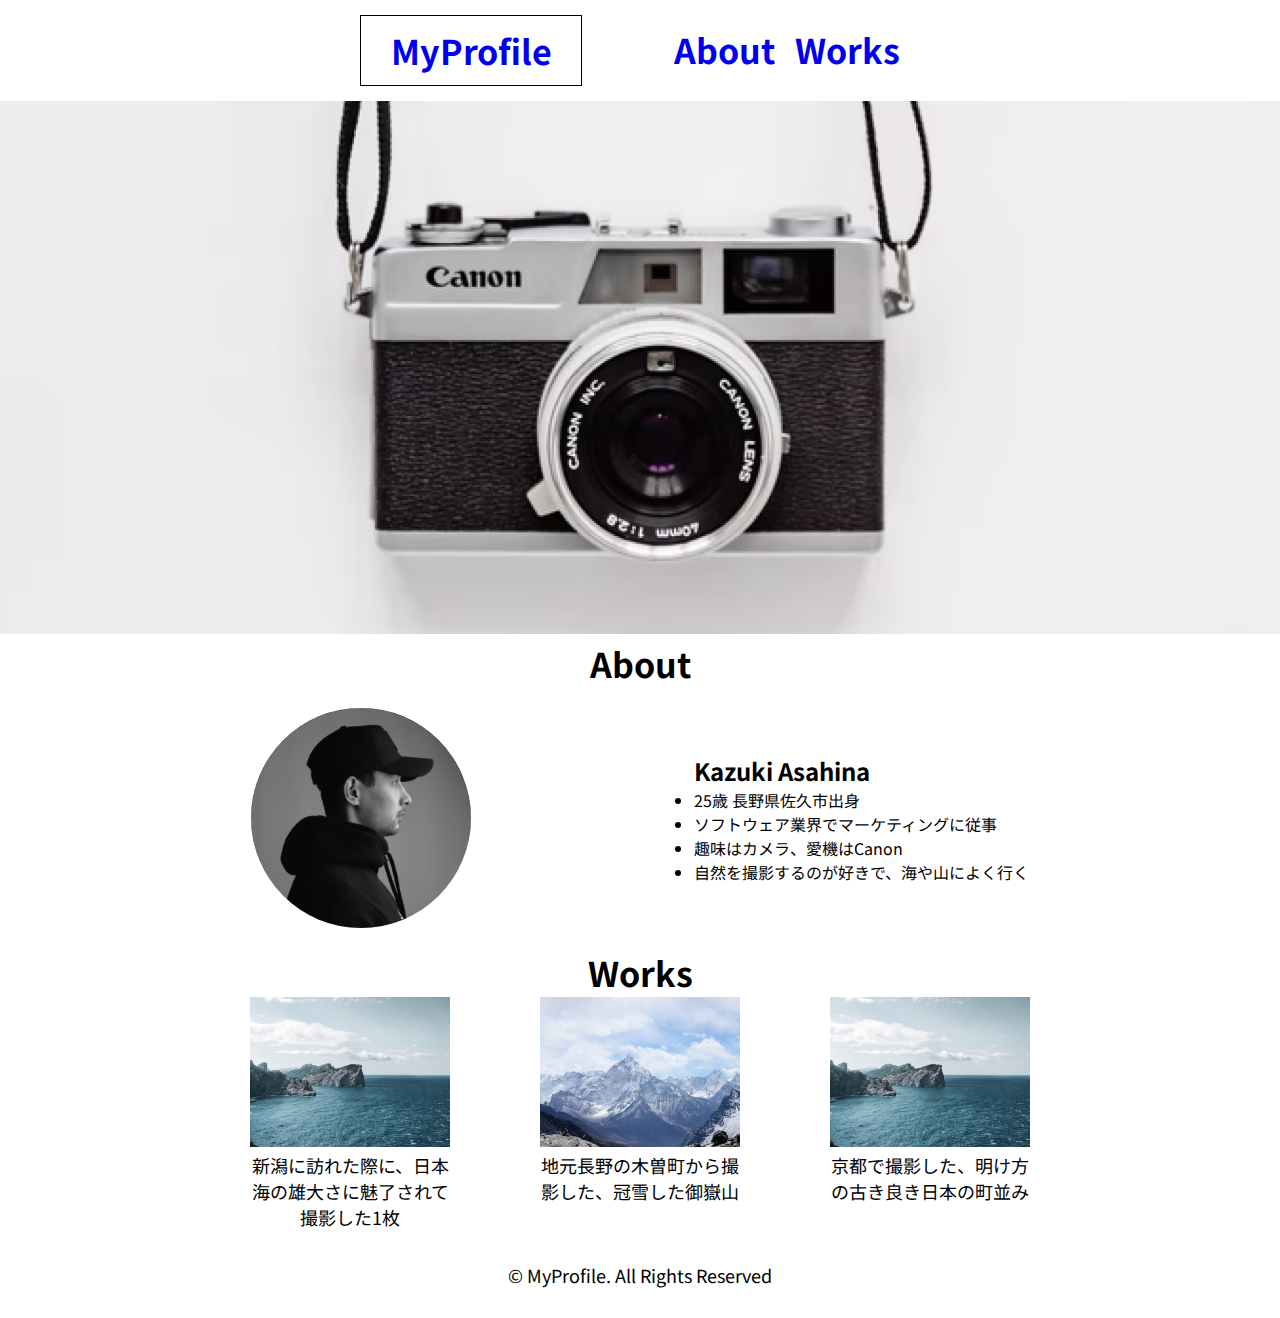
==== My_profile_try2/index.html @ a8b77452 "デザインカンプコミット" ====
<!DOCTYPE html>
<html lang="ja">
  <head>
    <title>Kazuki Asahina</title>
    <meta charset="utf-8">
    <meta name="description" content="Kazuki Asahina自己紹介">
    <meta name="viewport" content="width=device-width, initial-scale=1.0">
    <link rel="stylesheet" href="style.css">
  
    <!-- googleのフォント指定 -->
    <link rel="preconnect" href="https://fonts.googleapis.com">
    <link rel="preconnect" href="https://fonts.gstatic.com" crossorigin>
    <link href="https://fonts.googleapis.com/css2?family=Noto+Sans+JP:wght@400;700&display=swap" rel="stylesheet">

  </head>
  <body>
    <article>
    <!-- ヘッダー部 -->
    <header>
        <nav>
          <a id="hd-mp" href="index.html"><h1>MyProfile</h1></a>
          <div>
            <a href="#about"><h1>About</h1></a>
            <a href="#works"><h1>Works</h1></a>
          </div>
      </nav>
    </header>
    <!-- メインビジュアル -->
      <!-- メイン写真 -->
      <div>
        <img class="main-img" src="images/main.png" alt="メインのカメラの写真">
      </div>
      <!-- 自己紹介 -->
      <h1>About</h1>
      <section id="about">
          <img id="main-person" src="images/about.png" alt="自己紹介本人の写真">
          <div id="describe">
            <h2 id="h2-name">Kazuki Asahina</h2>
            <ul>
               <li>25歳 長野県佐久市出身</li>
               <li>ソフトウェア業界でマーケティングに従事</li>
               <li>趣味はカメラ、愛機はCanon</li>
               <li>自然を撮影するのが好きで、海や山によく行く</li>
            </ul>
          </div>
      </section>
      <!-- Works -->
      <h1>Works</h1>
      <section id="works">
        <div class="works-photo">
          <img src="images/works1.png" alt="新潟の日本海の写真">
          <p>新潟に訪れた際に、日本海の雄大さに魅了されて撮影した1枚</p>
        </div>
        <div class="works-photo">
          <img src="images/works2.png" alt="長野の冠雪した御嶽山の写真">
          <p>地元長野の木曽町から撮影した、冠雪した御嶽山</p>
        </div>
        <div class="works-photo">
          <img src="images/works1.png" alt="京都の町並みの写真">
          <p>京都で撮影した、明け方の古き良き日本の町並み</p>
        </div>
      </section>
    </article>
    <footer id="footer">
      <p>&copy; MyProfile. All Rights Reserved</p>
    </footer>
  </body>
</html>
---- My_profile_try2/style.css ----
@charset "utf-8";

*{
  margin: 0;
  padding: 0;
}

/* ==================================================
　なるべくPC・スマホで共用できるレスポンシブスタイルとする
================================================== */
body{
  background-color: #ffffff;
  /* Google fontを適用 */
  font-family: 'Noto Sans JP', sans-serif;
}
h1{
  font-size: 34px;
  text-align: center;
}
/* ※1回目は、PCとスマホそれぞれでコードを書いていたが、Wrapを使ってなるべく共通スタイルとする */
/* iPad-miniのサイズ：デベロッパーツールの数字が768x1024なので、数字を変えている  */
/* @media screen and (min-width: 768px) { */

/* header */
header {
  max-width: 100%;
  height: auto;
}
nav{
  max-width: 560px;
  height: auto;
  display: flex;
    justify-content: space-between;
    flex-wrap: wrap;
  margin: 15px auto 15px auto;
}
#hd-mp{
  line-height: 69px;
  width: 220px;
  height: 69px;
  border: solid 1px #000000;
  text-decoration: none;
  text-align: center;
}
nav > div{
  display: flex;
    flex-wrap: wrap;
  float: right;
  height: 69px;
  line-height: 69px;
} 
nav > div > a{
  height: 69px;
  line-height: 69px;
  margin-right: 20px;
  text-decoration: none;
}
a:visited{
  color: #000000;
}

/* メインビジュアル画像 */
.main-img{
  width: 100%;
}
img{
  margin: 0 auto;
  max-width: 100%;
}

/* Aboutセクション */
#about{
  max-width: 960px;
  margin: 20px auto;
  display: flex;
  flex-wrap: wrap;
  /* アイテムを中央にまとめる */
  align-items: center;
}
#main-person{
  border-radius: 50%;
  width: 220px;
  height: 220px;
  /* object-fit：画像をトリミングするためのCSSプロパティ */
  /* この値を指定すると、画像は縦横比を維持しながら、コンテナ全体を覆うように拡大・縮小される */
  /* 表示されるのは画像の縦横中央の部分で、はみ出た箇所はトリミングされます。 */
  object-fit: cover;
}
#describe{
  /* 箇条書きの点のところをひっこめるためにパディングする */
  padding-left: 40px;
  align-self: center;
  margin: 0 auto;
}

/* Worksセクション */
#works{
  display: flex;
    flex-wrap: wrap;
    justify-content: space-evenly;
  max-width: 960px;
  margin: 0 auto 32px auto;
}
 /* 写真と説明 */
 @media (min-width: 768px) {
.works-photo{
  max-width: 200px;
}
}
p{
  font-size: 18px;
  text-align: center;
}

/* footer設定 */
footer{
  margin-bottom: 30px;
  text-align: center;
}
footer > p{
  /* デフォルトの余白を削除???? */
  margin: 0;
}

/* ==============
　スマホ用スタイル
================= */
/* iPad-miniのサイズ：デベロッパーツールの数字が768x1024なので、数字を変えている  */
@media screen and (max-width: 767px) {
  .works-photo{
    width: 100%;
    height: auto;
    align-items: center;
  }
  .works-photo > img{
    /* imgのサイズ指定をした際にcenterに持ってくるには？ */
    max-width: 500px;
    margin-left: 20px;
    margin-right: 20px;
  }
}
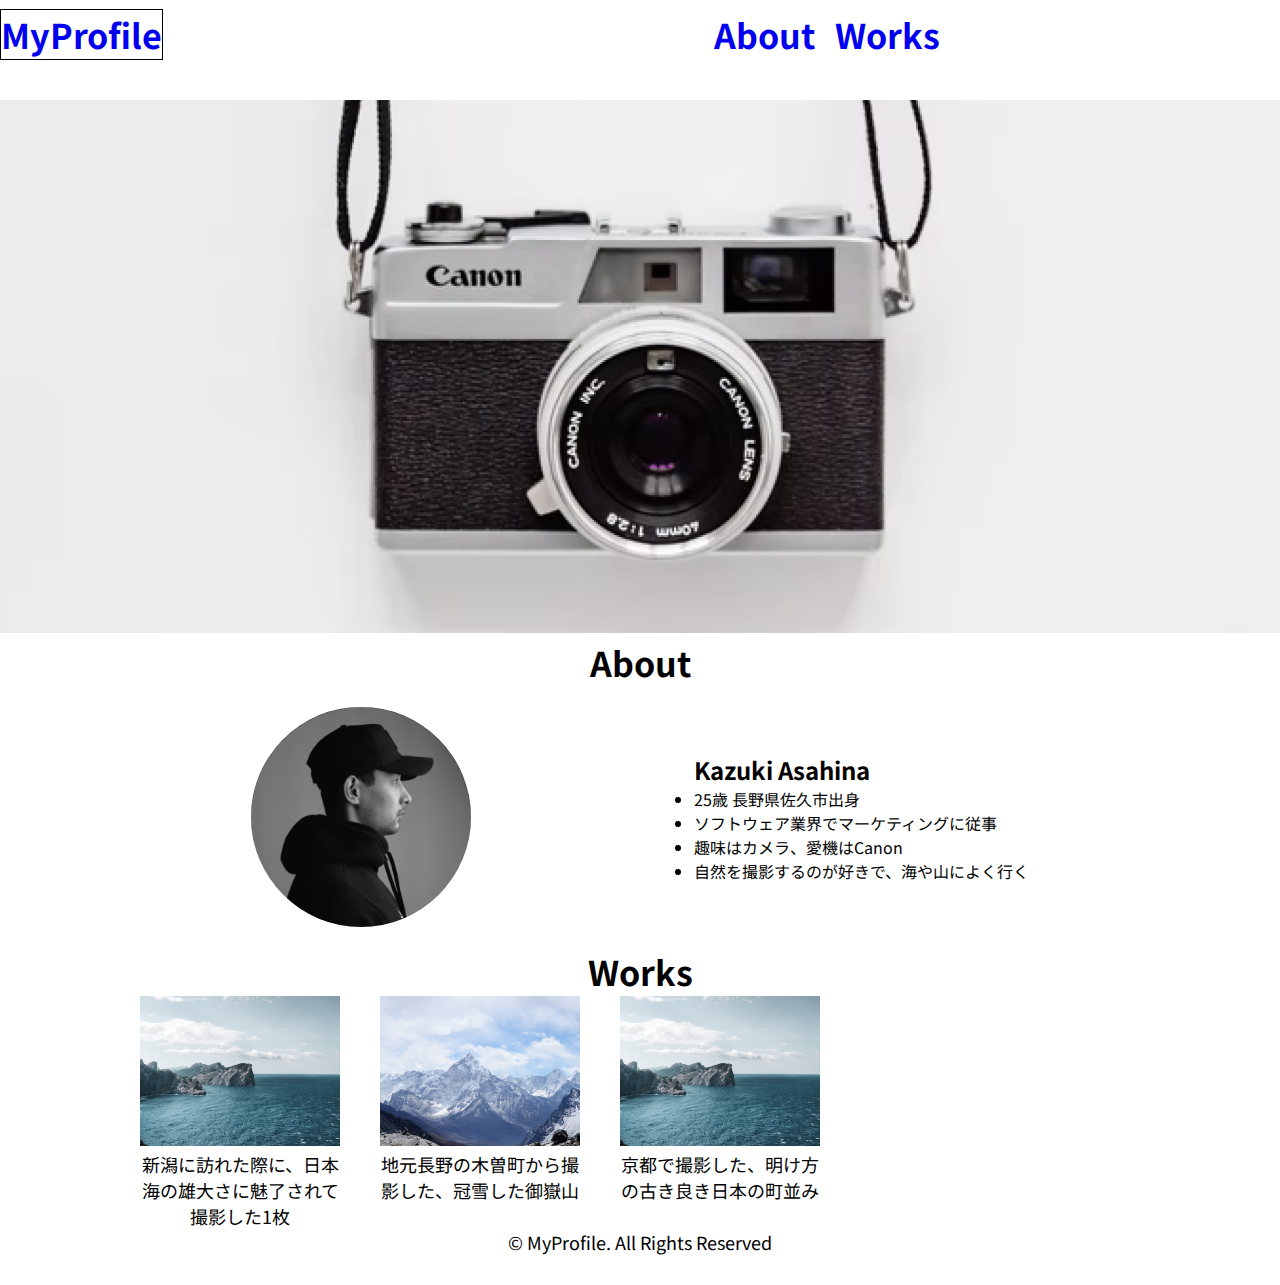
==== commit 3d28a566: "My_profile_try2の修正" ====
--- a/My_profile_try2/index.html
+++ b/My_profile_try2/index.html
@@ -18,10 +18,10 @@
     <!-- ヘッダー部 -->
     <header>
         <nav>
-          <a id="hd-mp" href="index.html"><h1>MyProfile</h1></a>
+          <h1><a id="hd-mp" href="index.html">MyProfile</a></h1>
           <div>
-            <a href="#about"><h1>About</h1></a>
-            <a href="#works"><h1>Works</h1></a>
+            <h1><a href="#about">About</a></h1>
+            <h1><a href="#works">Works</a></h1>
           </div>
       </nav>
     </header>
--- a/My_profile_try2/style.css
+++ b/My_profile_try2/style.css
@@ -27,12 +27,11 @@
   height: auto;
 }
 nav{
-  max-width: 560px;
+  max-width: 960px;
   height: auto;
   display: flex;
     justify-content: space-between;
     flex-wrap: wrap;
-  margin: 15px auto 15px auto;
 }
 #hd-mp{
   line-height: 69px;
@@ -46,17 +45,14 @@
   display: flex;
     flex-wrap: wrap;
   float: right;
-  height: 69px;
+  height: 100px;
   line-height: 69px;
 } 
-nav > div > a{
+a{
   height: 69px;
   line-height: 69px;
   margin-right: 20px;
   text-decoration: none;
-}
-a:visited{
-  color: #000000;
 }
 
 /* メインビジュアル画像 */
@@ -97,14 +93,15 @@
 #works{
   display: flex;
     flex-wrap: wrap;
-    justify-content: space-evenly;
+    justify-content: center;
   max-width: 960px;
-  margin: 0 auto 32px auto;
 }
  /* 写真と説明 */
  @media (min-width: 768px) {
 .works-photo{
   max-width: 200px;
+  margin-left: 20px;
+  margin-right: 20px;
 }
 }
 p{
